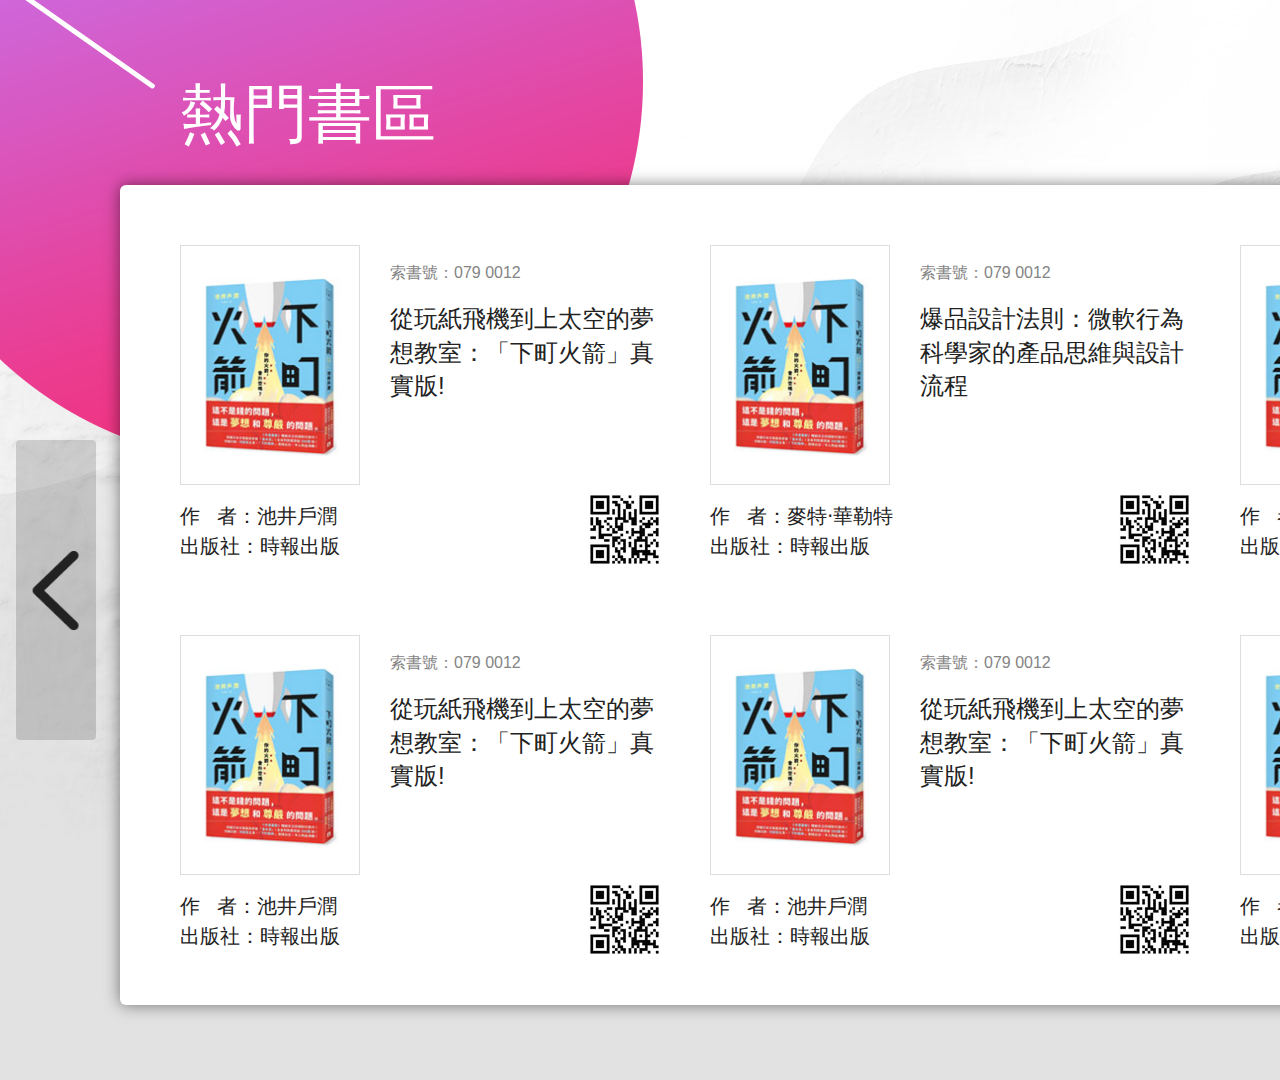
==== mp1.html @ 53be752b "11/8 第一次上傳" ====
<!doctype html>
<html lang="zh-Hant" class="no-js">

<head>
    <meta charset="utf-8">
    <meta http-equiv="X-UA-Compatible" content="IE=edge">
    <title>書架小幫手</title>
    <!-- hyUI css -->
    <link rel="stylesheet" href="css/hyui.css">
    <!-- WOW動畫-->
    <link href="vendor/wow/animate.css" rel="stylesheet">
    <!-- favicon -->
    <link href="images/favicon.png" rel="icon" type="image/x-icon">
</head>

<body>
    <!-- wrapper Start -->
    <div class="wrap hot">
        <h1 class="">熱門書區</h1>
        <a href="mp2.html" class="goto wow fadeInRight" data-wow-delay=".2s">前往冷門書區</a>
        <div class="box wow fadeInDown" data-wow-delay=".4s">
            <!-- 第一本 -->
            <section class="book">
                <div class="info-up">
                    <div class="cover"><img src="images/book/001.jpg" alt=""></div>
                    <div>
                        <p class="call_number">索書號：<span>079  0012</span></p>
                        <p class="book_name">從玩紙飛機到上太空的夢想教室：「下町火箭」真實版!</p>
                    </div>
                </div>
                <div class="info-down">
                    <div>
                        <p class="author">作&nbsp;&nbsp;&nbsp;者：<span>池井戶潤</span></p>
                        <p class="publish">出版社：<span>時報出版</span></p>
                    </div>
                    <img src="images/QR.jpg" alt="" class="QR-code">
                </div>
            </section>
            <!-- 第二本 -->
            <section class="book">
                <div class="info-up">
                    <div class="cover"><img src="images/book/001.jpg" alt=""></div>
                    <div>
                        <p class="call_number">索書號：<span>079  0012</span></p>
                        <p class="book_name">爆品設計法則：微軟行為科學家的產品思維與設計流程</p>
                    </div>
                </div>
                <div class="info-down">
                    <div>
                        <p class="author">作&nbsp;&nbsp;&nbsp;者：<span>麥特‧華勒特</span></p>
                        <p class="publish">出版社：<span>時報出版</span></p>
                    </div>
                    <img src="images/QR.jpg" alt="" class="QR-code">
                </div>
            </section>
            <!-- 第三本 -->
            <section class="book">
                <div class="info-up">
                    <div class="cover"><img src="images/book/001.jpg" alt=""></div>
                    <div>
                        <p class="call_number">索書號：<span>079  0012</span></p>
                        <p class="book_name">Jay的跑步筆記：矽谷工程師激勵上萬人的科學化訓練與生活哲學</p>
                    </div>
                </div>
                <div class="info-down">
                    <div>
                        <p class="author">作&nbsp;&nbsp;&nbsp;者：<span>池井戶潤</span></p>
                        <p class="publish">出版社：<span>時報出版</span></p>
                    </div>
                    <img src="images/QR.jpg" alt="" class="QR-code">
                </div>
            </section>
            <!-- 第四本 -->
            <section class="book">
                <div class="info-up">
                    <div class="cover"><img src="images/book/001.jpg" alt=""></div>
                    <div>
                        <p class="call_number">索書號：<span>079  0012</span></p>
                        <p class="book_name">從玩紙飛機到上太空的夢想教室：「下町火箭」真實版!</p>
                    </div>
                </div>
                <div class="info-down">
                    <div>
                        <p class="author">作&nbsp;&nbsp;&nbsp;者：<span>池井戶潤</span></p>
                        <p class="publish">出版社：<span>時報出版</span></p>
                    </div>
                    <img src="images/QR.jpg" alt="" class="QR-code">
                </div>
            </section>
            <!-- 第五本 -->
            <section class="book">
                <div class="info-up">
                    <div class="cover"><img src="images/book/001.jpg" alt=""></div>
                    <div>
                        <p class="call_number">索書號：<span>079  0012</span></p>
                        <p class="book_name">從玩紙飛機到上太空的夢想教室：「下町火箭」真實版!</p>
                    </div>
                </div>
                <div class="info-down">
                    <div>
                        <p class="author">作&nbsp;&nbsp;&nbsp;者：<span>池井戶潤</span></p>
                        <p class="publish">出版社：<span>時報出版</span></p>
                    </div>
                    <img src="images/QR.jpg" alt="" class="QR-code">
                </div>
            </section>
            <!-- 第六本 -->
            <section class="book">
                <div class="info-up">
                    <div class="cover"><img src="images/book/001.jpg" alt=""></div>
                    <div>
                        <p class="call_number">索書號：<span>079  0012</span></p>
                        <p class="book_name">從玩紙飛機到上太空的夢想教室：「下町火箭」真實版!</p>
                    </div>
                </div>
                <div class="info-down">
                    <div>
                        <p class="author">作&nbsp;&nbsp;&nbsp;者：<span>池井戶潤</span></p>
                        <p class="publish">出版社：<span>時報出版</span></p>
                    </div>
                    <img src="images/QR.jpg" alt="" class="QR-code">
                </div>
            </section>
        </div>
        <a href="#" class="prev">上一頁</a>
        <a href="#" class="next">下一頁</a>
        <div class="big-ball"></div>
        <div class="small-ball"></div>
    </div>
    <!-- JQ -->
    <script src="js/jquery-3.3.1.min.js"></script>
    <!-- 外掛 plugin js -->
    <script src="vendor/jquery.easing.min.js"></script><!-- ease -->
    <script src="vendor/lazyload/lazyload.js"></script><!-- lazyload -->
    <!-- WOW -->
    <script src="vendor/wow/wow.js"></script>
    <script>
        wow = new WOW(
        {
            animateClass: 'animated',
            offset:       100,
            callback:     function(box) {
                console.log("WOW: animating <" + box.tagName.toLowerCase() + ">")
            }
        }
        );
        wow.init();
        document.getElementById('moar').onclick = function() {
            var section = document.createElement('section');
            section.className = 'section--purple wow fadeInDown';
            this.parentNode.insertBefore(section, this);
        };
    </script>
    <!-- 客製js -->
    <script src="js/customize.js"></script>
</body>

</html>
---- css/hyui.css ----
﻿html{font-family:sans-serif;-ms-text-size-adjust:100%;-webkit-text-size-adjust:100%}body{margin:0}article,aside,details,figcaption,figure,footer,header,hgroup,main,menu,nav,section,summary{display:block}audio,canvas,progress,video{display:inline-block;vertical-align:baseline}audio:not([controls]){display:none;height:0}[hidden],template{display:none}a{background-color:transparent}a:active,a:hover{outline:0}abbr[title]{border-bottom:1px dotted}b,strong{font-weight:bold}dfn{font-style:italic}h1{font-size:2em;margin:0.67em 0}mark{background:#ff0;color:#000}small{font-size:80%}sub,sup{font-size:75%;line-height:0;position:relative;vertical-align:baseline}sup{top:-0.5em}sub{bottom:-0.25em}img{border:0}svg:not(:root){overflow:hidden}figure{margin:1em 40px}hr{box-sizing:content-box;height:0}pre{overflow:auto}code,kbd,pre,samp{font-family:monospace, monospace;font-size:1em}button,input,optgroup,select,textarea{color:inherit;font:inherit;margin:0}button{overflow:visible}button,select{text-transform:none}button,html input[type="button"],input[type="reset"],input[type="submit"]{-webkit-appearance:button;cursor:pointer}button[disabled],html input[disabled]{cursor:default}button::-moz-focus-inner,input::-moz-focus-inner{border:0;padding:0}input{line-height:normal}input[type="checkbox"],input[type="radio"]{box-sizing:border-box;padding:0}input[type="number"]::-webkit-inner-spin-button,input[type="number"]::-webkit-outer-spin-button{height:auto}input[type="search"]{-webkit-appearance:textfield;box-sizing:content-box}input[type="search"]::-webkit-search-cancel-button,input[type="search"]::-webkit-search-decoration{-webkit-appearance:none}fieldset{border:1px solid #c0c0c0;margin:0 2px;padding:0.35em 0.625em 0.75em}legend{border:0;padding:0}textarea{overflow:auto}optgroup{font-weight:bold}table{border-collapse:collapse;border-spacing:0}td,th{padding:0}.row{margin-left:-15px;margin-right:-15px;clear:both;zoom:1}.row:before,.row:after{content:"";display:table}.row:after{clear:both}.row>div{box-sizing:border-box}.container{position:relative;margin-right:auto;margin-left:auto;padding-left:15px;padding-right:15px;clear:both;zoom:1}.container:before,.container:after{content:"";display:table}.container:after{clear:both}body{font-size:1em;font-weight:normal;color:#222;line-height:1.45em;font-family:Lato,"PingFang TC","Helvetica Neue",Helvetica,微軟正黑體,Arial,sans-serif;-webkit-text-size-adjust:none}a{color:#21BAFF;text-decoration:none}a:hover,a:focus{color:#54caff;cursor:pointer}kbd{background:#FFF;border-radius:.2em;color:#555;font-weight:bold;display:inline-block;padding:.1em .6em;font-size:.938em;font-family:sans-serif;margin-right:.4em;margin-bottom:.1em;vertical-align:middle;border-top:1px solid #BBB;border-bottom:3px solid #BBB;border-left:2px solid #BBB;border-right:2px solid #BBB}kbd ~ kbd{margin-left:.4em}kbd kbd{border:none}table{width:100%;border-collapse:collapse}@media screen and (max-width: 575px){table{width:100%}}table th,table td{padding:.5em;text-align:left}table td{border:#ddd 1px solid;word-break:break-all}table td a{word-break:break-all}table th{background-color:#F3F3F3;color:#333;border:#DDD 1px solid;text-align:center;white-space:nowrap}table.table_hover tr:hover{background:#F3F3F3}table.table_sprite tr:nth-child(even){background:#F5F5F5}@media screen and (max-width: 575px){.table_list{background-color:transparent !important}.table_list thead,.table_list tbody,.table_list th,.table_list td,.table_list tr{display:block}.table_list thead tr{position:absolute;top:-9999px;left:-9999px}.table_list tr{border:1px solid #ccc;margin-bottom:10px}.table_list td{border:none !important;border-bottom:1px solid #eee !important;position:relative;padding-left:35% !important;white-space:normal;text-align:left}.table_list td:before{content:attr(data-title);position:absolute;top:.5em;left:.5em;width:30%;padding-right:10px;white-space:nowrap;text-align:left;font-weight:bold;color:#000}}.fix_th_table{margin:1em 0}@media screen and (max-width: 767px){.fix_th_table{position:relative;width:100%;overflow:hidden !important}}@media screen and (max-width: 767px){.fix_th_table table{display:block;width:100%;overflow-x:scroll;padding-bottom:1em}}.fix_th_table th,.fix_th_table td{width:10em;padding:.8em 0;text-align:center;line-height:1.2}@media screen and (max-width: 767px){.fix_th_table th,.fix_th_table td{display:inline-block;margin-right:-6px;margin-left:0;margin-top:-1px}}.fix_th_table th:first-child{width:8em;white-space:normal}@media screen and (max-width: 767px){.fix_th_table th:first-child{position:absolute !important;left:0;top:auto}}@media screen and (max-width: 767px){.fix_th_table tr{display:block;clear:both;white-space:nowrap;width:auto;padding-left:8em}.fix_th_table tr:first-child{border-top:#ddd 1px solid}}@media screen and (max-width: 767px){.table_wrapper{width:100%;display:block;clear:both;zoom:1;overflow:hidden;overflow-x:auto;padding-bottom:1em;-webkit-overflow-scrolling:touch;-webkit-transform:translate3d(0, 0, 0)}.table_wrapper:before,.table_wrapper:after{content:"";display:table}.table_wrapper:after{clear:both}.table_wrapper table{width:100%;min-width:600px}}.scroltable{min-width:600px !important}.scroltable-wrapper{position:relative;-webkit-overflow-scrolling:touch;-webkit-transform:translate3d(0, 0, 0);overflow-y:hidden}.scroltable-container{overflow:auto}.scroltable-nav{display:none;position:absolute;width:60px;height:100%;cursor:pointer;z-index:9}.scroltable-nav.scroltable-nav-left{left:0;background:#fff;background:-webkit-linear-gradient(left, #fff, rgba(255,255,255,0));background:linear-gradient(to right, #fff, rgba(255,255,255,0))}.scroltable-nav.scroltable-nav-left .tablearrow_left{position:fixed;left:0em;top:0em;display:none;z-index:9}@media screen and (max-width: 767px){.scroltable-nav.scroltable-nav-left .tablearrow_left{display:block}}.scroltable-nav.scroltable-nav-left .tablearrow_left:before{position:absolute;top:0em;left:-.2em;width:30px;height:30px;background:url(../vendor/scrolltable/images/arrow-left.png) no-repeat 10px center;content:"";z-index:2}.scroltable-nav.scroltable-nav-right{right:0;background:rgba(255,255,255,0);background:-webkit-linear-gradient(left, rgba(255,255,255,0), #fff);background:linear-gradient(to right, rgba(255,255,255,0), #fff)}.scroltable-nav.scroltable-nav-right .tablearrow_right{position:fixed;top:0em;right:0em;display:none;z-index:9}@media screen and (max-width: 767px){.scroltable-nav.scroltable-nav-right .tablearrow_right{display:block}}.scroltable-nav.scroltable-nav-right .tablearrow_right:before{position:absolute;top:0em;right:-.2em;width:30px;height:30px;background:url(../vendor/scrolltable/images/arrow-right.png) no-repeat right 10px center;content:"";z-index:2}@keyframes arrow_left{from{left:-.2em}to{left:.3em}}@keyframes arrow_right{from{right:-.2em}to{right:.3em}}*{box-sizing:border-box}.wrap{width:1920px;height:1080px;overflow:hidden;margin:auto;background:url("../images/bg-wrap.jpg") 50% 50% no-repeat;position:relative}.wrap h1{position:absolute;z-index:2;left:180px;top:50px;font-size:4em;line-height:2;font-weight:300;color:#fff;margin:0}.wrap h1:before{content:'';display:block;position:absolute;left:-110px;top:-120px;width:5px;border-radius:4px;height:200px;background:#fff;transform:rotate(-55deg)}.wrap a.goto{position:absolute;right:125px;top:65px;font-size:2em;text-align:center;line-height:70px;width:360px;height:70px;color:#fff;background:pink;display:block;border-radius:45px;transition:right .6s ease}.wrap a.goto:after{content:'';width:40px;height:40px;display:inline-block;vertical-align:middle;margin-top:-6px;padding-left:.5em;background:url("../images/img-arrow-r.png") 50% 50% no-repeat}.wrap a.goto:hover,.wrap a.goto:active{right:100px}.wrap a.prev,.wrap a.next{display:block;width:80px;height:300px;color:transparent;position:absolute;z-index:2;top:440px}.wrap a.prev{left:16px;background:url("../images/btn-arrow-prev.png") 50% 50% no-repeat,rgba(0,0,0,0.15);background-size:90%;padding:5px 10px;border-radius:4px;transition:left .2s ease}.wrap a.prev:hover,.wrap a.prev:active{left:10px;background-size:90%}.wrap a.next{right:16px;background:url("../images/btn-arrow-next.png") 50% 50% no-repeat,rgba(0,0,0,0.15);background-size:90%;padding:5px 10px;border-radius:4px;transition:right .2s ease}.wrap a.next:hover,.wrap a.next:active{right:10px;background-size:90%}.wrap .box{position:absolute;z-index:1;left:120px;top:185px;width:1680px;height:820px;padding:40px;background:#fff;border-radius:6px;box-shadow:0px 0px 16px 0px rgba(0,0,0,0.5)}.wrap section.book{width:530px;height:350px;padding:20px 20px 0;float:left}.wrap section.book:nth-child(4),.wrap section.book:nth-child(5),.wrap section.book:nth-child(6){margin-top:40px}.wrap section.book .info-up{clear:both;zoom:1}.wrap section.book .info-up:before,.wrap section.book .info-up:after{content:"";display:table}.wrap section.book .info-up:after{clear:both}.wrap section.book .info-up .cover{width:180px;height:240px;background:#fff;border:solid 1px #ddd;text-align:center;line-height:240px;float:left}.wrap section.book .info-up .cover img{max-width:100%;max-height:240px;vertical-align:middle}.wrap section.book .info-up div{float:right;width:280px}.wrap section.book .info-up div .call_number{font-size:1em;margin-bottom:0;color:#848484}.wrap section.book .info-up div .book_name{font-size:1.5em;line-height:1.4;margin-top:.75em}.wrap section.book .info-down{clear:both;zoom:1}.wrap section.book .info-down:before,.wrap section.book .info-down:after{content:"";display:table}.wrap section.book .info-down:after{clear:both}.wrap section.book .info-down div{float:left;width:390px;padding:1em 0 .5em}.wrap section.book .info-down div p{margin:0;line-height:1.5;font-size:1.25em}.wrap section.book .info-down img.QR-code{float:right}.wrap .big-ball{position:absolute;width:763px;height:763px;left:-120px;top:-300px}.wrap .small-ball{position:absolute;z-index:2;width:342px;height:342px;right:-80px;bottom:-190px}.hot a.goto{background:#6859ea;background:-moz-linear-gradient(left, #6859ea 0%, #00b1d6 100%);background:-webkit-linear-gradient(left, #6859ea 0%, #00b1d6 100%);background:linear-gradient(to right, #6859ea 0%, #00b1d6 100%);filter:progid:DXImageTransform.Microsoft.gradient( startColorstr='#6859ea', endColorstr='#00b1d6',GradientType=1 )}.hot .big-ball{background:url("../images/bg-hot-ball-big.png") 50% 50% no-repeat;transform-origin:50% 50%;animation:breathe 10s ease infinite;transform:rotate(0deg)}.hot .small-ball{background:url("../images/bg-hot-ball-small.png") 50% 50% no-repeat;transform-origin:50% 50%;animation:small-roll 8s ease infinite}.cold a.goto{background:#f42e78;background:-moz-linear-gradient(left, #f42e78 0%, #c60090 100%);background:-webkit-linear-gradient(left, #f42e78 0%, #c60090 100%);background:linear-gradient(to right, #f42e78 0%, #c60090 100%);filter:progid:DXImageTransform.Microsoft.gradient( startColorstr='#f42e78', endColorstr='#c60090',GradientType=1 )}.cold .big-ball{background:url("../images/bg-cold-ball-big.png") 50% 50% no-repeat;transform-origin:50% 50%;animation:breathe 10s ease infinite;transform:rotate(0deg)}.cold .small-ball{background:url("../images/bg-cold-ball-small.png") 50% 50% no-repeat;transform-origin:50% 50%;animation:small-roll 8s ease infinite}@keyframes small-roll{0%{transform:rotate(0deg)}50%{transform:rotate(180deg)}100%{transform:rotate(360deg)}}@keyframes breathe{0%{transform:scale(1)}50%{transform:scale(1.2)}100%{transform:scale(1)}}
/*# sourceMappingURL=hyui.css.map */
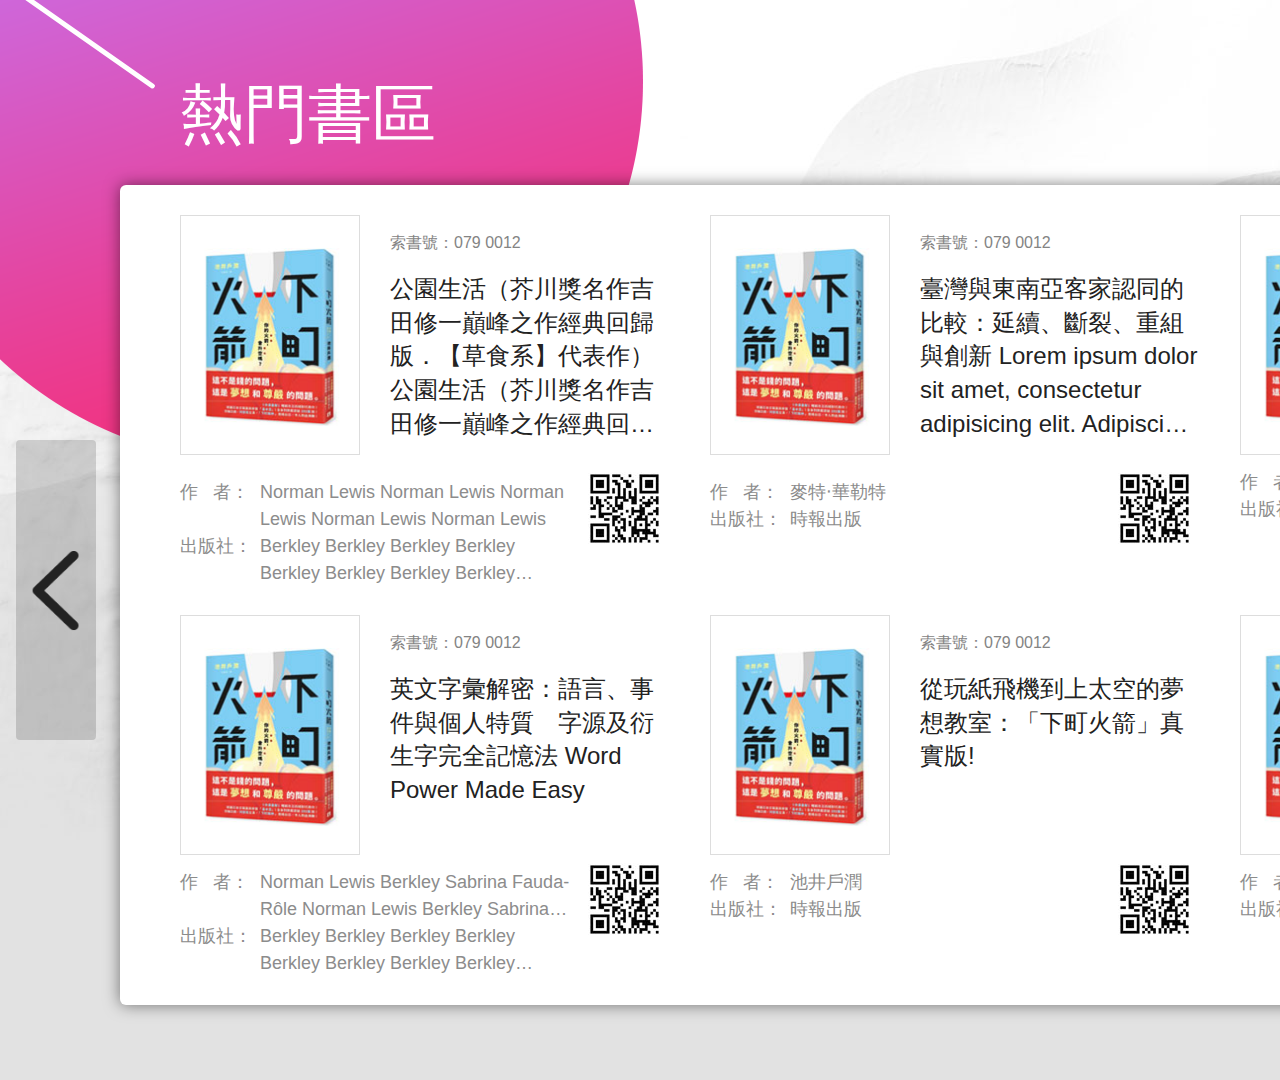
==== commit 1fafbee5: "2020-0407 文字過長加刪節號" ====
--- a/mp1.html
+++ b/mp1.html
@@ -25,13 +25,13 @@
                     <div class="cover"><img src="images/book/001.jpg" alt=""></div>
                     <div>
                         <p class="call_number">索書號：<span>079  0012</span></p>
-                        <p class="book_name">從玩紙飛機到上太空的夢想教室：「下町火箭」真實版!</p>
+                        <p class="book_name">公園生活（芥川獎名作吉田修一巔峰之作經典回歸版．【草食系】代表作）公園生活（芥川獎名作吉田修一巔峰之作經典回歸版．【草食系】代表作）公園生活（芥川獎名作吉田修一巔峰之作經典回歸版．【草食系】代表作）</p>
                     </div>
                 </div>
                 <div class="info-down">
                     <div>
-                        <p class="author">作&nbsp;&nbsp;&nbsp;者：<span>池井戶潤</span></p>
-                        <p class="publish">出版社：<span>時報出版</span></p>
+                        <p class="author">作&nbsp;&nbsp;&nbsp;者：<span>Norman Lewis Norman Lewis Norman Lewis Norman Lewis Norman Lewis</span></p>
+                        <p class="publish">出版社：<span>Berkley Berkley Berkley Berkley Berkley Berkley Berkley Berkley Berkley Berkley Berkley Berkley</span></p>
                     </div>
                     <img src="images/QR.jpg" alt="" class="QR-code">
                 </div>
@@ -42,7 +42,7 @@
                     <div class="cover"><img src="images/book/001.jpg" alt=""></div>
                     <div>
                         <p class="call_number">索書號：<span>079  0012</span></p>
-                        <p class="book_name">爆品設計法則：微軟行為科學家的產品思維與設計流程</p>
+                        <p class="book_name">臺灣與東南亞客家認同的比較：延續、斷裂、重組與創新 Lorem ipsum dolor sit amet, consectetur adipisicing elit. Adipisci tenetur explicabo quam. Maxime debitis, qui consectetur assumenda harum in velit perspiciatis ipsa reiciendis nulla quod quam, animi necessitatibus, esse. Saepe?  </p>
                     </div>
                 </div>
                 <div class="info-down">
@@ -76,13 +76,13 @@
                     <div class="cover"><img src="images/book/001.jpg" alt=""></div>
                     <div>
                         <p class="call_number">索書號：<span>079  0012</span></p>
-                        <p class="book_name">從玩紙飛機到上太空的夢想教室：「下町火箭」真實版!</p>
+                        <p class="book_name">英文字彙解密：語言、事件與個人特質　字源及衍生字完全記憶法 Word Power Made Easy</p>
                     </div>
                 </div>
                 <div class="info-down">
                     <div>
-                        <p class="author">作&nbsp;&nbsp;&nbsp;者：<span>池井戶潤</span></p>
-                        <p class="publish">出版社：<span>時報出版</span></p>
+                        <p class="author">作&nbsp;&nbsp;&nbsp;者：<span>Norman Lewis Berkley Sabrina Fauda-Rôle Norman Lewis Berkley Sabrina Fauda-Rôle Norman Lewis Berkley Sabrina Fauda-Rôle</span></p>
+                        <p class="publish">出版社：<span>Berkley Berkley Berkley Berkley Berkley Berkley Berkley Berkley Berkley Berkley Berkley Berkley</span></p>
                     </div>
                     <img src="images/QR.jpg" alt="" class="QR-code">
                 </div>
--- a/css/hyui.css
+++ b/css/hyui.css
@@ -1,2 +1,2 @@
-﻿html{font-family:sans-serif;-ms-text-size-adjust:100%;-webkit-text-size-adjust:100%}body{margin:0}article,aside,details,figcaption,figure,footer,header,hgroup,main,menu,nav,section,summary{display:block}audio,canvas,progress,video{display:inline-block;vertical-align:baseline}audio:not([controls]){display:none;height:0}[hidden],template{display:none}a{background-color:transparent}a:active,a:hover{outline:0}abbr[title]{border-bottom:1px dotted}b,strong{font-weight:bold}dfn{font-style:italic}h1{font-size:2em;margin:0.67em 0}mark{background:#ff0;color:#000}small{font-size:80%}sub,sup{font-size:75%;line-height:0;position:relative;vertical-align:baseline}sup{top:-0.5em}sub{bottom:-0.25em}img{border:0}svg:not(:root){overflow:hidden}figure{margin:1em 40px}hr{box-sizing:content-box;height:0}pre{overflow:auto}code,kbd,pre,samp{font-family:monospace, monospace;font-size:1em}button,input,optgroup,select,textarea{color:inherit;font:inherit;margin:0}button{overflow:visible}button,select{text-transform:none}button,html input[type="button"],input[type="reset"],input[type="submit"]{-webkit-appearance:button;cursor:pointer}button[disabled],html input[disabled]{cursor:default}button::-moz-focus-inner,input::-moz-focus-inner{border:0;padding:0}input{line-height:normal}input[type="checkbox"],input[type="radio"]{box-sizing:border-box;padding:0}input[type="number"]::-webkit-inner-spin-button,input[type="number"]::-webkit-outer-spin-button{height:auto}input[type="search"]{-webkit-appearance:textfield;box-sizing:content-box}input[type="search"]::-webkit-search-cancel-button,input[type="search"]::-webkit-search-decoration{-webkit-appearance:none}fieldset{border:1px solid #c0c0c0;margin:0 2px;padding:0.35em 0.625em 0.75em}legend{border:0;padding:0}textarea{overflow:auto}optgroup{font-weight:bold}table{border-collapse:collapse;border-spacing:0}td,th{padding:0}.row{margin-left:-15px;margin-right:-15px;clear:both;zoom:1}.row:before,.row:after{content:"";display:table}.row:after{clear:both}.row>div{box-sizing:border-box}.container{position:relative;margin-right:auto;margin-left:auto;padding-left:15px;padding-right:15px;clear:both;zoom:1}.container:before,.container:after{content:"";display:table}.container:after{clear:both}body{font-size:1em;font-weight:normal;color:#222;line-height:1.45em;font-family:Lato,"PingFang TC","Helvetica Neue",Helvetica,微軟正黑體,Arial,sans-serif;-webkit-text-size-adjust:none}a{color:#21BAFF;text-decoration:none}a:hover,a:focus{color:#54caff;cursor:pointer}kbd{background:#FFF;border-radius:.2em;color:#555;font-weight:bold;display:inline-block;padding:.1em .6em;font-size:.938em;font-family:sans-serif;margin-right:.4em;margin-bottom:.1em;vertical-align:middle;border-top:1px solid #BBB;border-bottom:3px solid #BBB;border-left:2px solid #BBB;border-right:2px solid #BBB}kbd ~ kbd{margin-left:.4em}kbd kbd{border:none}table{width:100%;border-collapse:collapse}@media screen and (max-width: 575px){table{width:100%}}table th,table td{padding:.5em;text-align:left}table td{border:#ddd 1px solid;word-break:break-all}table td a{word-break:break-all}table th{background-color:#F3F3F3;color:#333;border:#DDD 1px solid;text-align:center;white-space:nowrap}table.table_hover tr:hover{background:#F3F3F3}table.table_sprite tr:nth-child(even){background:#F5F5F5}@media screen and (max-width: 575px){.table_list{background-color:transparent !important}.table_list thead,.table_list tbody,.table_list th,.table_list td,.table_list tr{display:block}.table_list thead tr{position:absolute;top:-9999px;left:-9999px}.table_list tr{border:1px solid #ccc;margin-bottom:10px}.table_list td{border:none !important;border-bottom:1px solid #eee !important;position:relative;padding-left:35% !important;white-space:normal;text-align:left}.table_list td:before{content:attr(data-title);position:absolute;top:.5em;left:.5em;width:30%;padding-right:10px;white-space:nowrap;text-align:left;font-weight:bold;color:#000}}.fix_th_table{margin:1em 0}@media screen and (max-width: 767px){.fix_th_table{position:relative;width:100%;overflow:hidden !important}}@media screen and (max-width: 767px){.fix_th_table table{display:block;width:100%;overflow-x:scroll;padding-bottom:1em}}.fix_th_table th,.fix_th_table td{width:10em;padding:.8em 0;text-align:center;line-height:1.2}@media screen and (max-width: 767px){.fix_th_table th,.fix_th_table td{display:inline-block;margin-right:-6px;margin-left:0;margin-top:-1px}}.fix_th_table th:first-child{width:8em;white-space:normal}@media screen and (max-width: 767px){.fix_th_table th:first-child{position:absolute !important;left:0;top:auto}}@media screen and (max-width: 767px){.fix_th_table tr{display:block;clear:both;white-space:nowrap;width:auto;padding-left:8em}.fix_th_table tr:first-child{border-top:#ddd 1px solid}}@media screen and (max-width: 767px){.table_wrapper{width:100%;display:block;clear:both;zoom:1;overflow:hidden;overflow-x:auto;padding-bottom:1em;-webkit-overflow-scrolling:touch;-webkit-transform:translate3d(0, 0, 0)}.table_wrapper:before,.table_wrapper:after{content:"";display:table}.table_wrapper:after{clear:both}.table_wrapper table{width:100%;min-width:600px}}.scroltable{min-width:600px !important}.scroltable-wrapper{position:relative;-webkit-overflow-scrolling:touch;-webkit-transform:translate3d(0, 0, 0);overflow-y:hidden}.scroltable-container{overflow:auto}.scroltable-nav{display:none;position:absolute;width:60px;height:100%;cursor:pointer;z-index:9}.scroltable-nav.scroltable-nav-left{left:0;background:#fff;background:-webkit-linear-gradient(left, #fff, rgba(255,255,255,0));background:linear-gradient(to right, #fff, rgba(255,255,255,0))}.scroltable-nav.scroltable-nav-left .tablearrow_left{position:fixed;left:0em;top:0em;display:none;z-index:9}@media screen and (max-width: 767px){.scroltable-nav.scroltable-nav-left .tablearrow_left{display:block}}.scroltable-nav.scroltable-nav-left .tablearrow_left:before{position:absolute;top:0em;left:-.2em;width:30px;height:30px;background:url(../vendor/scrolltable/images/arrow-left.png) no-repeat 10px center;content:"";z-index:2}.scroltable-nav.scroltable-nav-right{right:0;background:rgba(255,255,255,0);background:-webkit-linear-gradient(left, rgba(255,255,255,0), #fff);background:linear-gradient(to right, rgba(255,255,255,0), #fff)}.scroltable-nav.scroltable-nav-right .tablearrow_right{position:fixed;top:0em;right:0em;display:none;z-index:9}@media screen and (max-width: 767px){.scroltable-nav.scroltable-nav-right .tablearrow_right{display:block}}.scroltable-nav.scroltable-nav-right .tablearrow_right:before{position:absolute;top:0em;right:-.2em;width:30px;height:30px;background:url(../vendor/scrolltable/images/arrow-right.png) no-repeat right 10px center;content:"";z-index:2}@keyframes arrow_left{from{left:-.2em}to{left:.3em}}@keyframes arrow_right{from{right:-.2em}to{right:.3em}}*{box-sizing:border-box}.wrap{width:1920px;height:1080px;overflow:hidden;margin:auto;background:url("../images/bg-wrap.jpg") 50% 50% no-repeat;position:relative}.wrap h1{position:absolute;z-index:2;left:180px;top:50px;font-size:4em;line-height:2;font-weight:300;color:#fff;margin:0}.wrap h1:before{content:'';display:block;position:absolute;left:-110px;top:-120px;width:5px;border-radius:4px;height:200px;background:#fff;transform:rotate(-55deg)}.wrap a.goto{position:absolute;right:125px;top:65px;font-size:2em;text-align:center;line-height:70px;width:360px;height:70px;color:#fff;background:pink;display:block;border-radius:45px;transition:right .6s ease}.wrap a.goto:after{content:'';width:40px;height:40px;display:inline-block;vertical-align:middle;margin-top:-6px;padding-left:.5em;background:url("../images/img-arrow-r.png") 50% 50% no-repeat}.wrap a.goto:hover,.wrap a.goto:active{right:100px}.wrap a.prev,.wrap a.next{display:block;width:80px;height:300px;color:transparent;position:absolute;z-index:2;top:440px}.wrap a.prev{left:16px;background:url("../images/btn-arrow-prev.png") 50% 50% no-repeat,rgba(0,0,0,0.15);background-size:90%;padding:5px 10px;border-radius:4px;transition:left .2s ease}.wrap a.prev:hover,.wrap a.prev:active{left:10px;background-size:90%}.wrap a.next{right:16px;background:url("../images/btn-arrow-next.png") 50% 50% no-repeat,rgba(0,0,0,0.15);background-size:90%;padding:5px 10px;border-radius:4px;transition:right .2s ease}.wrap a.next:hover,.wrap a.next:active{right:10px;background-size:90%}.wrap .box{position:absolute;z-index:1;left:120px;top:185px;width:1680px;height:820px;padding:40px;background:#fff;border-radius:6px;box-shadow:0px 0px 16px 0px rgba(0,0,0,0.5)}.wrap section.book{width:530px;height:350px;padding:20px 20px 0;float:left}.wrap section.book:nth-child(4),.wrap section.book:nth-child(5),.wrap section.book:nth-child(6){margin-top:40px}.wrap section.book .info-up{clear:both;zoom:1}.wrap section.book .info-up:before,.wrap section.book .info-up:after{content:"";display:table}.wrap section.book .info-up:after{clear:both}.wrap section.book .info-up .cover{width:180px;height:240px;background:#fff;border:solid 1px #ddd;text-align:center;line-height:240px;float:left}.wrap section.book .info-up .cover img{max-width:100%;max-height:240px;vertical-align:middle}.wrap section.book .info-up div{float:right;width:280px}.wrap section.book .info-up div .call_number{font-size:1em;margin-bottom:0;color:#848484}.wrap section.book .info-up div .book_name{font-size:1.5em;line-height:1.4;margin-top:.75em}.wrap section.book .info-down{clear:both;zoom:1}.wrap section.book .info-down:before,.wrap section.book .info-down:after{content:"";display:table}.wrap section.book .info-down:after{clear:both}.wrap section.book .info-down div{float:left;width:390px;padding:1em 0 .5em}.wrap section.book .info-down div p{margin:0;line-height:1.5;font-size:1.25em}.wrap section.book .info-down img.QR-code{float:right}.wrap .big-ball{position:absolute;width:763px;height:763px;left:-120px;top:-300px}.wrap .small-ball{position:absolute;z-index:2;width:342px;height:342px;right:-80px;bottom:-190px}.hot a.goto{background:#6859ea;background:-moz-linear-gradient(left, #6859ea 0%, #00b1d6 100%);background:-webkit-linear-gradient(left, #6859ea 0%, #00b1d6 100%);background:linear-gradient(to right, #6859ea 0%, #00b1d6 100%);filter:progid:DXImageTransform.Microsoft.gradient( startColorstr='#6859ea', endColorstr='#00b1d6',GradientType=1 )}.hot .big-ball{background:url("../images/bg-hot-ball-big.png") 50% 50% no-repeat;transform-origin:50% 50%;animation:breathe 10s ease infinite;transform:rotate(0deg)}.hot .small-ball{background:url("../images/bg-hot-ball-small.png") 50% 50% no-repeat;transform-origin:50% 50%;animation:small-roll 8s ease infinite}.cold a.goto{background:#f42e78;background:-moz-linear-gradient(left, #f42e78 0%, #c60090 100%);background:-webkit-linear-gradient(left, #f42e78 0%, #c60090 100%);background:linear-gradient(to right, #f42e78 0%, #c60090 100%);filter:progid:DXImageTransform.Microsoft.gradient( startColorstr='#f42e78', endColorstr='#c60090',GradientType=1 )}.cold .big-ball{background:url("../images/bg-cold-ball-big.png") 50% 50% no-repeat;transform-origin:50% 50%;animation:breathe 10s ease infinite;transform:rotate(0deg)}.cold .small-ball{background:url("../images/bg-cold-ball-small.png") 50% 50% no-repeat;transform-origin:50% 50%;animation:small-roll 8s ease infinite}@keyframes small-roll{0%{transform:rotate(0deg)}50%{transform:rotate(180deg)}100%{transform:rotate(360deg)}}@keyframes breathe{0%{transform:scale(1)}50%{transform:scale(1.2)}100%{transform:scale(1)}}
+﻿html{font-family:sans-serif;-ms-text-size-adjust:100%;-webkit-text-size-adjust:100%}body{margin:0}article,aside,details,figcaption,figure,footer,header,hgroup,main,menu,nav,section,summary{display:block}audio,canvas,progress,video{display:inline-block;vertical-align:baseline}audio:not([controls]){display:none;height:0}[hidden],template{display:none}a{background-color:transparent}a:active,a:hover{outline:0}abbr[title]{border-bottom:1px dotted}b,strong{font-weight:bold}dfn{font-style:italic}h1{font-size:2em;margin:0.67em 0}mark{background:#ff0;color:#000}small{font-size:80%}sub,sup{font-size:75%;line-height:0;position:relative;vertical-align:baseline}sup{top:-0.5em}sub{bottom:-0.25em}img{border:0}svg:not(:root){overflow:hidden}figure{margin:1em 40px}hr{box-sizing:content-box;height:0}pre{overflow:auto}code,kbd,pre,samp{font-family:monospace, monospace;font-size:1em}button,input,optgroup,select,textarea{color:inherit;font:inherit;margin:0}button{overflow:visible}button,select{text-transform:none}button,html input[type="button"],input[type="reset"],input[type="submit"]{-webkit-appearance:button;cursor:pointer}button[disabled],html input[disabled]{cursor:default}button::-moz-focus-inner,input::-moz-focus-inner{border:0;padding:0}input{line-height:normal}input[type="checkbox"],input[type="radio"]{box-sizing:border-box;padding:0}input[type="number"]::-webkit-inner-spin-button,input[type="number"]::-webkit-outer-spin-button{height:auto}input[type="search"]{-webkit-appearance:textfield;box-sizing:content-box}input[type="search"]::-webkit-search-cancel-button,input[type="search"]::-webkit-search-decoration{-webkit-appearance:none}fieldset{border:1px solid #c0c0c0;margin:0 2px;padding:0.35em 0.625em 0.75em}legend{border:0;padding:0}textarea{overflow:auto}optgroup{font-weight:bold}table{border-collapse:collapse;border-spacing:0}td,th{padding:0}.row{margin-left:-15px;margin-right:-15px;clear:both;zoom:1}.row:before,.row:after{content:"";display:table}.row:after{clear:both}.row>div{box-sizing:border-box}.container{position:relative;margin-right:auto;margin-left:auto;padding-left:15px;padding-right:15px;clear:both;zoom:1}.container:before,.container:after{content:"";display:table}.container:after{clear:both}body{font-size:1em;font-weight:normal;color:#222;line-height:1.45em;font-family:Lato,"PingFang TC","Helvetica Neue",Helvetica,微軟正黑體,Arial,sans-serif;-webkit-text-size-adjust:none}a{color:#21BAFF;text-decoration:none}a:hover,a:focus{color:#54caff;cursor:pointer}kbd{background:#FFF;border-radius:.2em;color:#555;font-weight:bold;display:inline-block;padding:.1em .6em;font-size:.938em;font-family:sans-serif;margin-right:.4em;margin-bottom:.1em;vertical-align:middle;border-top:1px solid #BBB;border-bottom:3px solid #BBB;border-left:2px solid #BBB;border-right:2px solid #BBB}kbd ~ kbd{margin-left:.4em}kbd kbd{border:none}table{width:100%;border-collapse:collapse}@media screen and (max-width: 575px){table{width:100%}}table th,table td{padding:.5em;text-align:left}table td{border:#ddd 1px solid;word-break:break-all}table td a{word-break:break-all}table th{background-color:#F3F3F3;color:#333;border:#DDD 1px solid;text-align:center;white-space:nowrap}table.table_hover tr:hover{background:#F3F3F3}table.table_sprite tr:nth-child(even){background:#F5F5F5}@media screen and (max-width: 575px){.table_list{background-color:transparent !important}.table_list thead,.table_list tbody,.table_list th,.table_list td,.table_list tr{display:block}.table_list thead tr{position:absolute;top:-9999px;left:-9999px}.table_list tr{border:1px solid #ccc;margin-bottom:10px}.table_list td{border:none !important;border-bottom:1px solid #eee !important;position:relative;padding-left:35% !important;white-space:normal;text-align:left}.table_list td:before{content:attr(data-title);position:absolute;top:.5em;left:.5em;width:30%;padding-right:10px;white-space:nowrap;text-align:left;font-weight:bold;color:#000}}.fix_th_table{margin:1em 0}@media screen and (max-width: 767px){.fix_th_table{position:relative;width:100%;overflow:hidden !important}}@media screen and (max-width: 767px){.fix_th_table table{display:block;width:100%;overflow-x:scroll;padding-bottom:1em}}.fix_th_table th,.fix_th_table td{width:10em;padding:.8em 0;text-align:center;line-height:1.2}@media screen and (max-width: 767px){.fix_th_table th,.fix_th_table td{display:inline-block;margin-right:-6px;margin-left:0;margin-top:-1px}}.fix_th_table th:first-child{width:8em;white-space:normal}@media screen and (max-width: 767px){.fix_th_table th:first-child{position:absolute !important;left:0;top:auto}}@media screen and (max-width: 767px){.fix_th_table tr{display:block;clear:both;white-space:nowrap;width:auto;padding-left:8em}.fix_th_table tr:first-child{border-top:#ddd 1px solid}}@media screen and (max-width: 767px){.table_wrapper{width:100%;display:block;clear:both;zoom:1;overflow:hidden;overflow-x:auto;padding-bottom:1em;-webkit-overflow-scrolling:touch;-webkit-transform:translate3d(0, 0, 0)}.table_wrapper:before,.table_wrapper:after{content:"";display:table}.table_wrapper:after{clear:both}.table_wrapper table{width:100%;min-width:600px}}.scroltable{min-width:600px !important}.scroltable-wrapper{position:relative;-webkit-overflow-scrolling:touch;-webkit-transform:translate3d(0, 0, 0);overflow-y:hidden}.scroltable-container{overflow:auto}.scroltable-nav{display:none;position:absolute;width:60px;height:100%;cursor:pointer;z-index:9}.scroltable-nav.scroltable-nav-left{left:0;background:#fff;background:-webkit-linear-gradient(left, #fff, rgba(255,255,255,0));background:linear-gradient(to right, #fff, rgba(255,255,255,0))}.scroltable-nav.scroltable-nav-left .tablearrow_left{position:fixed;left:0em;top:0em;display:none;z-index:9}@media screen and (max-width: 767px){.scroltable-nav.scroltable-nav-left .tablearrow_left{display:block}}.scroltable-nav.scroltable-nav-left .tablearrow_left:before{position:absolute;top:0em;left:-.2em;width:30px;height:30px;background:url(../vendor/scrolltable/images/arrow-left.png) no-repeat 10px center;content:"";z-index:2}.scroltable-nav.scroltable-nav-right{right:0;background:rgba(255,255,255,0);background:-webkit-linear-gradient(left, rgba(255,255,255,0), #fff);background:linear-gradient(to right, rgba(255,255,255,0), #fff)}.scroltable-nav.scroltable-nav-right .tablearrow_right{position:fixed;top:0em;right:0em;display:none;z-index:9}@media screen and (max-width: 767px){.scroltable-nav.scroltable-nav-right .tablearrow_right{display:block}}.scroltable-nav.scroltable-nav-right .tablearrow_right:before{position:absolute;top:0em;right:-.2em;width:30px;height:30px;background:url(../vendor/scrolltable/images/arrow-right.png) no-repeat right 10px center;content:"";z-index:2}@keyframes arrow_left{from{left:-.2em}to{left:.3em}}@keyframes arrow_right{from{right:-.2em}to{right:.3em}}*{box-sizing:border-box}.wrap{width:1920px;height:1080px;overflow:hidden;margin:auto;background:url("../images/bg-wrap.jpg") 50% 50% no-repeat;position:relative}.wrap h1{position:absolute;z-index:2;left:180px;top:50px;font-size:4em;line-height:2;font-weight:300;color:#fff;margin:0}.wrap h1:before{content:'';display:block;position:absolute;left:-110px;top:-120px;width:5px;border-radius:4px;height:200px;background:#fff;transform:rotate(-55deg)}.wrap a.goto{position:absolute;right:125px;top:65px;font-size:2em;text-align:center;line-height:70px;width:360px;height:70px;color:#fff;background:pink;display:block;border-radius:45px;transition:right .6s ease}.wrap a.goto:after{content:'';width:40px;height:40px;display:inline-block;vertical-align:middle;margin-top:-6px;padding-left:.5em;background:url("../images/img-arrow-r.png") 50% 50% no-repeat}.wrap a.goto:hover,.wrap a.goto:active{right:100px}.wrap a.prev,.wrap a.next{display:block;width:80px;height:300px;color:transparent;position:absolute;z-index:2;top:440px}.wrap a.prev{left:16px;background:url("../images/btn-arrow-prev.png") 50% 50% no-repeat,rgba(0,0,0,0.15);background-size:90%;padding:5px 10px;border-radius:4px;transition:left .2s ease}.wrap a.prev:hover,.wrap a.prev:active{left:10px;background-size:90%}.wrap a.next{right:16px;background:url("../images/btn-arrow-next.png") 50% 50% no-repeat,rgba(0,0,0,0.15);background-size:90%;padding:5px 10px;border-radius:4px;transition:right .2s ease}.wrap a.next:hover,.wrap a.next:active{right:10px;background-size:90%}.wrap .box{position:absolute;z-index:1;left:120px;top:185px;width:1680px;height:820px;padding:30px 40px;background:#fff;border-radius:6px;box-shadow:0px 0px 16px 0px rgba(0,0,0,0.5)}.wrap section.book{width:530px;height:400px;padding:0 20px;float:left}.wrap section.book .info-up{clear:both;zoom:1}.wrap section.book .info-up:before,.wrap section.book .info-up:after{content:"";display:table}.wrap section.book .info-up:after{clear:both}.wrap section.book .info-up .cover{width:180px;height:240px;background:#fff;border:solid 1px #ddd;text-align:center;line-height:240px;float:left}.wrap section.book .info-up .cover img{max-width:100%;max-height:240px;vertical-align:middle}.wrap section.book .info-up div{float:right;width:280px}.wrap section.book .info-up div .call_number{font-size:1em;margin-bottom:0;color:#848484}.wrap section.book .info-up div .book_name{font-size:1.5em;line-height:1.4;margin-top:.75em;overflow:hidden;text-overflow:-o-ellipsis-lastline;text-overflow:ellipsis;display:-webkit-box;-webkit-line-clamp:5;-webkit-box-orient:vertical}.wrap section.book .info-down{clear:both;zoom:1;font-size:.9em}.wrap section.book .info-down:before,.wrap section.book .info-down:after{content:"";display:table}.wrap section.book .info-down:after{clear:both}.wrap section.book .info-down div{float:left;width:390px;padding:1em 0 .5em}.wrap section.book .info-down div p{margin:0;line-height:1.5;font-size:1.25em}.wrap section.book .info-down div .author,.wrap section.book .info-down div .publish{color:#8c8c8c;clear:both;zoom:1}.wrap section.book .info-down div .author:before,.wrap section.book .info-down div .author:after,.wrap section.book .info-down div .publish:before,.wrap section.book .info-down div .publish:after{content:"";display:table}.wrap section.book .info-down div .author:after,.wrap section.book .info-down div .publish:after{clear:both}.wrap section.book .info-down div .author span,.wrap section.book .info-down div .publish span{display:inline-block;width:310px;overflow:hidden;text-overflow:-o-ellipsis-lastline;text-overflow:ellipsis;display:-webkit-box;-webkit-line-clamp:2;-webkit-box-orient:vertical;float:right}.wrap section.book .info-down img.QR-code{float:right}.wrap .big-ball{position:absolute;width:763px;height:763px;left:-120px;top:-300px}.wrap .small-ball{position:absolute;z-index:2;width:342px;height:342px;right:-80px;bottom:-190px}.hot a.goto{background:#6859ea;background:-moz-linear-gradient(left, #6859ea 0%, #00b1d6 100%);background:-webkit-linear-gradient(left, #6859ea 0%, #00b1d6 100%);background:linear-gradient(to right, #6859ea 0%, #00b1d6 100%);filter:progid:DXImageTransform.Microsoft.gradient( startColorstr='#6859ea', endColorstr='#00b1d6',GradientType=1 )}.hot .big-ball{background:url("../images/bg-hot-ball-big.png") 50% 50% no-repeat;transform-origin:50% 50%;animation:breathe 10s ease infinite;transform:rotate(0deg)}.hot .small-ball{background:url("../images/bg-hot-ball-small.png") 50% 50% no-repeat;transform-origin:50% 50%;animation:small-roll 8s ease infinite}.cold a.goto{background:#f42e78;background:-moz-linear-gradient(left, #f42e78 0%, #c60090 100%);background:-webkit-linear-gradient(left, #f42e78 0%, #c60090 100%);background:linear-gradient(to right, #f42e78 0%, #c60090 100%);filter:progid:DXImageTransform.Microsoft.gradient( startColorstr='#f42e78', endColorstr='#c60090',GradientType=1 )}.cold .big-ball{background:url("../images/bg-cold-ball-big.png") 50% 50% no-repeat;transform-origin:50% 50%;animation:breathe 10s ease infinite;transform:rotate(0deg)}.cold .small-ball{background:url("../images/bg-cold-ball-small.png") 50% 50% no-repeat;transform-origin:50% 50%;animation:small-roll 8s ease infinite}@keyframes small-roll{0%{transform:rotate(0deg)}50%{transform:rotate(180deg)}100%{transform:rotate(360deg)}}@keyframes breathe{0%{transform:scale(1)}50%{transform:scale(1.2)}100%{transform:scale(1)}}
 /*# sourceMappingURL=hyui.css.map */
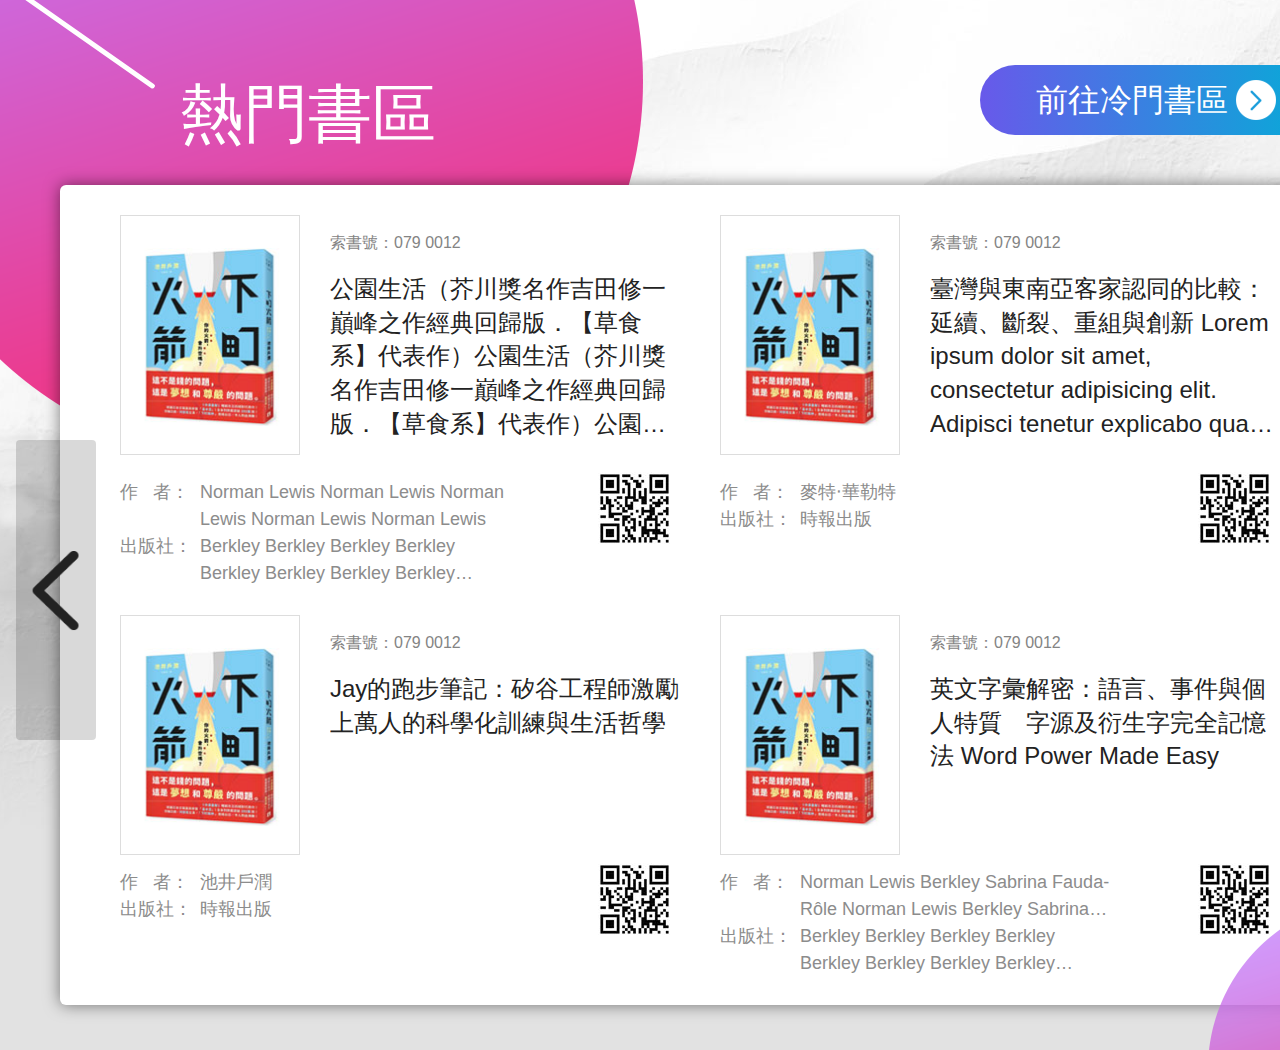
==== commit 3e28157d: "2020-0423 解析度改為1400*1050" ====
--- a/mp1.html
+++ b/mp1.html
@@ -87,40 +87,6 @@
                     <img src="images/QR.jpg" alt="" class="QR-code">
                 </div>
             </section>
-            <!-- 第五本 -->
-            <section class="book">
-                <div class="info-up">
-                    <div class="cover"><img src="images/book/001.jpg" alt=""></div>
-                    <div>
-                        <p class="call_number">索書號：<span>079  0012</span></p>
-                        <p class="book_name">從玩紙飛機到上太空的夢想教室：「下町火箭」真實版!</p>
-                    </div>
-                </div>
-                <div class="info-down">
-                    <div>
-                        <p class="author">作&nbsp;&nbsp;&nbsp;者：<span>池井戶潤</span></p>
-                        <p class="publish">出版社：<span>時報出版</span></p>
-                    </div>
-                    <img src="images/QR.jpg" alt="" class="QR-code">
-                </div>
-            </section>
-            <!-- 第六本 -->
-            <section class="book">
-                <div class="info-up">
-                    <div class="cover"><img src="images/book/001.jpg" alt=""></div>
-                    <div>
-                        <p class="call_number">索書號：<span>079  0012</span></p>
-                        <p class="book_name">從玩紙飛機到上太空的夢想教室：「下町火箭」真實版!</p>
-                    </div>
-                </div>
-                <div class="info-down">
-                    <div>
-                        <p class="author">作&nbsp;&nbsp;&nbsp;者：<span>池井戶潤</span></p>
-                        <p class="publish">出版社：<span>時報出版</span></p>
-                    </div>
-                    <img src="images/QR.jpg" alt="" class="QR-code">
-                </div>
-            </section>
         </div>
         <a href="#" class="prev">上一頁</a>
         <a href="#" class="next">下一頁</a>
--- a/css/hyui.css
+++ b/css/hyui.css
@@ -1,2 +1,2 @@
-﻿html{font-family:sans-serif;-ms-text-size-adjust:100%;-webkit-text-size-adjust:100%}body{margin:0}article,aside,details,figcaption,figure,footer,header,hgroup,main,menu,nav,section,summary{display:block}audio,canvas,progress,video{display:inline-block;vertical-align:baseline}audio:not([controls]){display:none;height:0}[hidden],template{display:none}a{background-color:transparent}a:active,a:hover{outline:0}abbr[title]{border-bottom:1px dotted}b,strong{font-weight:bold}dfn{font-style:italic}h1{font-size:2em;margin:0.67em 0}mark{background:#ff0;color:#000}small{font-size:80%}sub,sup{font-size:75%;line-height:0;position:relative;vertical-align:baseline}sup{top:-0.5em}sub{bottom:-0.25em}img{border:0}svg:not(:root){overflow:hidden}figure{margin:1em 40px}hr{box-sizing:content-box;height:0}pre{overflow:auto}code,kbd,pre,samp{font-family:monospace, monospace;font-size:1em}button,input,optgroup,select,textarea{color:inherit;font:inherit;margin:0}button{overflow:visible}button,select{text-transform:none}button,html input[type="button"],input[type="reset"],input[type="submit"]{-webkit-appearance:button;cursor:pointer}button[disabled],html input[disabled]{cursor:default}button::-moz-focus-inner,input::-moz-focus-inner{border:0;padding:0}input{line-height:normal}input[type="checkbox"],input[type="radio"]{box-sizing:border-box;padding:0}input[type="number"]::-webkit-inner-spin-button,input[type="number"]::-webkit-outer-spin-button{height:auto}input[type="search"]{-webkit-appearance:textfield;box-sizing:content-box}input[type="search"]::-webkit-search-cancel-button,input[type="search"]::-webkit-search-decoration{-webkit-appearance:none}fieldset{border:1px solid #c0c0c0;margin:0 2px;padding:0.35em 0.625em 0.75em}legend{border:0;padding:0}textarea{overflow:auto}optgroup{font-weight:bold}table{border-collapse:collapse;border-spacing:0}td,th{padding:0}.row{margin-left:-15px;margin-right:-15px;clear:both;zoom:1}.row:before,.row:after{content:"";display:table}.row:after{clear:both}.row>div{box-sizing:border-box}.container{position:relative;margin-right:auto;margin-left:auto;padding-left:15px;padding-right:15px;clear:both;zoom:1}.container:before,.container:after{content:"";display:table}.container:after{clear:both}body{font-size:1em;font-weight:normal;color:#222;line-height:1.45em;font-family:Lato,"PingFang TC","Helvetica Neue",Helvetica,微軟正黑體,Arial,sans-serif;-webkit-text-size-adjust:none}a{color:#21BAFF;text-decoration:none}a:hover,a:focus{color:#54caff;cursor:pointer}kbd{background:#FFF;border-radius:.2em;color:#555;font-weight:bold;display:inline-block;padding:.1em .6em;font-size:.938em;font-family:sans-serif;margin-right:.4em;margin-bottom:.1em;vertical-align:middle;border-top:1px solid #BBB;border-bottom:3px solid #BBB;border-left:2px solid #BBB;border-right:2px solid #BBB}kbd ~ kbd{margin-left:.4em}kbd kbd{border:none}table{width:100%;border-collapse:collapse}@media screen and (max-width: 575px){table{width:100%}}table th,table td{padding:.5em;text-align:left}table td{border:#ddd 1px solid;word-break:break-all}table td a{word-break:break-all}table th{background-color:#F3F3F3;color:#333;border:#DDD 1px solid;text-align:center;white-space:nowrap}table.table_hover tr:hover{background:#F3F3F3}table.table_sprite tr:nth-child(even){background:#F5F5F5}@media screen and (max-width: 575px){.table_list{background-color:transparent !important}.table_list thead,.table_list tbody,.table_list th,.table_list td,.table_list tr{display:block}.table_list thead tr{position:absolute;top:-9999px;left:-9999px}.table_list tr{border:1px solid #ccc;margin-bottom:10px}.table_list td{border:none !important;border-bottom:1px solid #eee !important;position:relative;padding-left:35% !important;white-space:normal;text-align:left}.table_list td:before{content:attr(data-title);position:absolute;top:.5em;left:.5em;width:30%;padding-right:10px;white-space:nowrap;text-align:left;font-weight:bold;color:#000}}.fix_th_table{margin:1em 0}@media screen and (max-width: 767px){.fix_th_table{position:relative;width:100%;overflow:hidden !important}}@media screen and (max-width: 767px){.fix_th_table table{display:block;width:100%;overflow-x:scroll;padding-bottom:1em}}.fix_th_table th,.fix_th_table td{width:10em;padding:.8em 0;text-align:center;line-height:1.2}@media screen and (max-width: 767px){.fix_th_table th,.fix_th_table td{display:inline-block;margin-right:-6px;margin-left:0;margin-top:-1px}}.fix_th_table th:first-child{width:8em;white-space:normal}@media screen and (max-width: 767px){.fix_th_table th:first-child{position:absolute !important;left:0;top:auto}}@media screen and (max-width: 767px){.fix_th_table tr{display:block;clear:both;white-space:nowrap;width:auto;padding-left:8em}.fix_th_table tr:first-child{border-top:#ddd 1px solid}}@media screen and (max-width: 767px){.table_wrapper{width:100%;display:block;clear:both;zoom:1;overflow:hidden;overflow-x:auto;padding-bottom:1em;-webkit-overflow-scrolling:touch;-webkit-transform:translate3d(0, 0, 0)}.table_wrapper:before,.table_wrapper:after{content:"";display:table}.table_wrapper:after{clear:both}.table_wrapper table{width:100%;min-width:600px}}.scroltable{min-width:600px !important}.scroltable-wrapper{position:relative;-webkit-overflow-scrolling:touch;-webkit-transform:translate3d(0, 0, 0);overflow-y:hidden}.scroltable-container{overflow:auto}.scroltable-nav{display:none;position:absolute;width:60px;height:100%;cursor:pointer;z-index:9}.scroltable-nav.scroltable-nav-left{left:0;background:#fff;background:-webkit-linear-gradient(left, #fff, rgba(255,255,255,0));background:linear-gradient(to right, #fff, rgba(255,255,255,0))}.scroltable-nav.scroltable-nav-left .tablearrow_left{position:fixed;left:0em;top:0em;display:none;z-index:9}@media screen and (max-width: 767px){.scroltable-nav.scroltable-nav-left .tablearrow_left{display:block}}.scroltable-nav.scroltable-nav-left .tablearrow_left:before{position:absolute;top:0em;left:-.2em;width:30px;height:30px;background:url(../vendor/scrolltable/images/arrow-left.png) no-repeat 10px center;content:"";z-index:2}.scroltable-nav.scroltable-nav-right{right:0;background:rgba(255,255,255,0);background:-webkit-linear-gradient(left, rgba(255,255,255,0), #fff);background:linear-gradient(to right, rgba(255,255,255,0), #fff)}.scroltable-nav.scroltable-nav-right .tablearrow_right{position:fixed;top:0em;right:0em;display:none;z-index:9}@media screen and (max-width: 767px){.scroltable-nav.scroltable-nav-right .tablearrow_right{display:block}}.scroltable-nav.scroltable-nav-right .tablearrow_right:before{position:absolute;top:0em;right:-.2em;width:30px;height:30px;background:url(../vendor/scrolltable/images/arrow-right.png) no-repeat right 10px center;content:"";z-index:2}@keyframes arrow_left{from{left:-.2em}to{left:.3em}}@keyframes arrow_right{from{right:-.2em}to{right:.3em}}*{box-sizing:border-box}.wrap{width:1920px;height:1080px;overflow:hidden;margin:auto;background:url("../images/bg-wrap.jpg") 50% 50% no-repeat;position:relative}.wrap h1{position:absolute;z-index:2;left:180px;top:50px;font-size:4em;line-height:2;font-weight:300;color:#fff;margin:0}.wrap h1:before{content:'';display:block;position:absolute;left:-110px;top:-120px;width:5px;border-radius:4px;height:200px;background:#fff;transform:rotate(-55deg)}.wrap a.goto{position:absolute;right:125px;top:65px;font-size:2em;text-align:center;line-height:70px;width:360px;height:70px;color:#fff;background:pink;display:block;border-radius:45px;transition:right .6s ease}.wrap a.goto:after{content:'';width:40px;height:40px;display:inline-block;vertical-align:middle;margin-top:-6px;padding-left:.5em;background:url("../images/img-arrow-r.png") 50% 50% no-repeat}.wrap a.goto:hover,.wrap a.goto:active{right:100px}.wrap a.prev,.wrap a.next{display:block;width:80px;height:300px;color:transparent;position:absolute;z-index:2;top:440px}.wrap a.prev{left:16px;background:url("../images/btn-arrow-prev.png") 50% 50% no-repeat,rgba(0,0,0,0.15);background-size:90%;padding:5px 10px;border-radius:4px;transition:left .2s ease}.wrap a.prev:hover,.wrap a.prev:active{left:10px;background-size:90%}.wrap a.next{right:16px;background:url("../images/btn-arrow-next.png") 50% 50% no-repeat,rgba(0,0,0,0.15);background-size:90%;padding:5px 10px;border-radius:4px;transition:right .2s ease}.wrap a.next:hover,.wrap a.next:active{right:10px;background-size:90%}.wrap .box{position:absolute;z-index:1;left:120px;top:185px;width:1680px;height:820px;padding:30px 40px;background:#fff;border-radius:6px;box-shadow:0px 0px 16px 0px rgba(0,0,0,0.5)}.wrap section.book{width:530px;height:400px;padding:0 20px;float:left}.wrap section.book .info-up{clear:both;zoom:1}.wrap section.book .info-up:before,.wrap section.book .info-up:after{content:"";display:table}.wrap section.book .info-up:after{clear:both}.wrap section.book .info-up .cover{width:180px;height:240px;background:#fff;border:solid 1px #ddd;text-align:center;line-height:240px;float:left}.wrap section.book .info-up .cover img{max-width:100%;max-height:240px;vertical-align:middle}.wrap section.book .info-up div{float:right;width:280px}.wrap section.book .info-up div .call_number{font-size:1em;margin-bottom:0;color:#848484}.wrap section.book .info-up div .book_name{font-size:1.5em;line-height:1.4;margin-top:.75em;overflow:hidden;text-overflow:-o-ellipsis-lastline;text-overflow:ellipsis;display:-webkit-box;-webkit-line-clamp:5;-webkit-box-orient:vertical}.wrap section.book .info-down{clear:both;zoom:1;font-size:.9em}.wrap section.book .info-down:before,.wrap section.book .info-down:after{content:"";display:table}.wrap section.book .info-down:after{clear:both}.wrap section.book .info-down div{float:left;width:390px;padding:1em 0 .5em}.wrap section.book .info-down div p{margin:0;line-height:1.5;font-size:1.25em}.wrap section.book .info-down div .author,.wrap section.book .info-down div .publish{color:#8c8c8c;clear:both;zoom:1}.wrap section.book .info-down div .author:before,.wrap section.book .info-down div .author:after,.wrap section.book .info-down div .publish:before,.wrap section.book .info-down div .publish:after{content:"";display:table}.wrap section.book .info-down div .author:after,.wrap section.book .info-down div .publish:after{clear:both}.wrap section.book .info-down div .author span,.wrap section.book .info-down div .publish span{display:inline-block;width:310px;overflow:hidden;text-overflow:-o-ellipsis-lastline;text-overflow:ellipsis;display:-webkit-box;-webkit-line-clamp:2;-webkit-box-orient:vertical;float:right}.wrap section.book .info-down img.QR-code{float:right}.wrap .big-ball{position:absolute;width:763px;height:763px;left:-120px;top:-300px}.wrap .small-ball{position:absolute;z-index:2;width:342px;height:342px;right:-80px;bottom:-190px}.hot a.goto{background:#6859ea;background:-moz-linear-gradient(left, #6859ea 0%, #00b1d6 100%);background:-webkit-linear-gradient(left, #6859ea 0%, #00b1d6 100%);background:linear-gradient(to right, #6859ea 0%, #00b1d6 100%);filter:progid:DXImageTransform.Microsoft.gradient( startColorstr='#6859ea', endColorstr='#00b1d6',GradientType=1 )}.hot .big-ball{background:url("../images/bg-hot-ball-big.png") 50% 50% no-repeat;transform-origin:50% 50%;animation:breathe 10s ease infinite;transform:rotate(0deg)}.hot .small-ball{background:url("../images/bg-hot-ball-small.png") 50% 50% no-repeat;transform-origin:50% 50%;animation:small-roll 8s ease infinite}.cold a.goto{background:#f42e78;background:-moz-linear-gradient(left, #f42e78 0%, #c60090 100%);background:-webkit-linear-gradient(left, #f42e78 0%, #c60090 100%);background:linear-gradient(to right, #f42e78 0%, #c60090 100%);filter:progid:DXImageTransform.Microsoft.gradient( startColorstr='#f42e78', endColorstr='#c60090',GradientType=1 )}.cold .big-ball{background:url("../images/bg-cold-ball-big.png") 50% 50% no-repeat;transform-origin:50% 50%;animation:breathe 10s ease infinite;transform:rotate(0deg)}.cold .small-ball{background:url("../images/bg-cold-ball-small.png") 50% 50% no-repeat;transform-origin:50% 50%;animation:small-roll 8s ease infinite}@keyframes small-roll{0%{transform:rotate(0deg)}50%{transform:rotate(180deg)}100%{transform:rotate(360deg)}}@keyframes breathe{0%{transform:scale(1)}50%{transform:scale(1.2)}100%{transform:scale(1)}}
+﻿html{font-family:sans-serif;-ms-text-size-adjust:100%;-webkit-text-size-adjust:100%}body{margin:0}article,aside,details,figcaption,figure,footer,header,hgroup,main,menu,nav,section,summary{display:block}audio,canvas,progress,video{display:inline-block;vertical-align:baseline}audio:not([controls]){display:none;height:0}[hidden],template{display:none}a{background-color:transparent}a:active,a:hover{outline:0}abbr[title]{border-bottom:1px dotted}b,strong{font-weight:bold}dfn{font-style:italic}h1{font-size:2em;margin:0.67em 0}mark{background:#ff0;color:#000}small{font-size:80%}sub,sup{font-size:75%;line-height:0;position:relative;vertical-align:baseline}sup{top:-0.5em}sub{bottom:-0.25em}img{border:0}svg:not(:root){overflow:hidden}figure{margin:1em 40px}hr{box-sizing:content-box;height:0}pre{overflow:auto}code,kbd,pre,samp{font-family:monospace, monospace;font-size:1em}button,input,optgroup,select,textarea{color:inherit;font:inherit;margin:0}button{overflow:visible}button,select{text-transform:none}button,html input[type="button"],input[type="reset"],input[type="submit"]{-webkit-appearance:button;cursor:pointer}button[disabled],html input[disabled]{cursor:default}button::-moz-focus-inner,input::-moz-focus-inner{border:0;padding:0}input{line-height:normal}input[type="checkbox"],input[type="radio"]{box-sizing:border-box;padding:0}input[type="number"]::-webkit-inner-spin-button,input[type="number"]::-webkit-outer-spin-button{height:auto}input[type="search"]{-webkit-appearance:textfield;box-sizing:content-box}input[type="search"]::-webkit-search-cancel-button,input[type="search"]::-webkit-search-decoration{-webkit-appearance:none}fieldset{border:1px solid #c0c0c0;margin:0 2px;padding:0.35em 0.625em 0.75em}legend{border:0;padding:0}textarea{overflow:auto}optgroup{font-weight:bold}table{border-collapse:collapse;border-spacing:0}td,th{padding:0}.row{margin-left:-15px;margin-right:-15px;clear:both;zoom:1}.row:before,.row:after{content:"";display:table}.row:after{clear:both}.row>div{box-sizing:border-box}.container{position:relative;margin-right:auto;margin-left:auto;padding-left:15px;padding-right:15px;clear:both;zoom:1}.container:before,.container:after{content:"";display:table}.container:after{clear:both}body{font-size:1em;font-weight:normal;color:#222;line-height:1.45em;font-family:Lato,"PingFang TC","Helvetica Neue",Helvetica,微軟正黑體,Arial,sans-serif;-webkit-text-size-adjust:none}a{color:#21BAFF;text-decoration:none}a:hover,a:focus{color:#54caff;cursor:pointer}kbd{background:#FFF;border-radius:.2em;color:#555;font-weight:bold;display:inline-block;padding:.1em .6em;font-size:.938em;font-family:sans-serif;margin-right:.4em;margin-bottom:.1em;vertical-align:middle;border-top:1px solid #BBB;border-bottom:3px solid #BBB;border-left:2px solid #BBB;border-right:2px solid #BBB}kbd ~ kbd{margin-left:.4em}kbd kbd{border:none}table{width:100%;border-collapse:collapse}@media screen and (max-width: 575px){table{width:100%}}table th,table td{padding:.5em;text-align:left}table td{border:#ddd 1px solid;word-break:break-all}table td a{word-break:break-all}table th{background-color:#F3F3F3;color:#333;border:#DDD 1px solid;text-align:center;white-space:nowrap}table.table_hover tr:hover{background:#F3F3F3}table.table_sprite tr:nth-child(even){background:#F5F5F5}@media screen and (max-width: 575px){.table_list{background-color:transparent !important}.table_list thead,.table_list tbody,.table_list th,.table_list td,.table_list tr{display:block}.table_list thead tr{position:absolute;top:-9999px;left:-9999px}.table_list tr{border:1px solid #ccc;margin-bottom:10px}.table_list td{border:none !important;border-bottom:1px solid #eee !important;position:relative;padding-left:35% !important;white-space:normal;text-align:left}.table_list td:before{content:attr(data-title);position:absolute;top:.5em;left:.5em;width:30%;padding-right:10px;white-space:nowrap;text-align:left;font-weight:bold;color:#000}}.fix_th_table{margin:1em 0}@media screen and (max-width: 767px){.fix_th_table{position:relative;width:100%;overflow:hidden !important}}@media screen and (max-width: 767px){.fix_th_table table{display:block;width:100%;overflow-x:scroll;padding-bottom:1em}}.fix_th_table th,.fix_th_table td{width:10em;padding:.8em 0;text-align:center;line-height:1.2}@media screen and (max-width: 767px){.fix_th_table th,.fix_th_table td{display:inline-block;margin-right:-6px;margin-left:0;margin-top:-1px}}.fix_th_table th:first-child{width:8em;white-space:normal}@media screen and (max-width: 767px){.fix_th_table th:first-child{position:absolute !important;left:0;top:auto}}@media screen and (max-width: 767px){.fix_th_table tr{display:block;clear:both;white-space:nowrap;width:auto;padding-left:8em}.fix_th_table tr:first-child{border-top:#ddd 1px solid}}@media screen and (max-width: 767px){.table_wrapper{width:100%;display:block;clear:both;zoom:1;overflow:hidden;overflow-x:auto;padding-bottom:1em;-webkit-overflow-scrolling:touch;-webkit-transform:translate3d(0, 0, 0)}.table_wrapper:before,.table_wrapper:after{content:"";display:table}.table_wrapper:after{clear:both}.table_wrapper table{width:100%;min-width:600px}}.scroltable{min-width:600px !important}.scroltable-wrapper{position:relative;-webkit-overflow-scrolling:touch;-webkit-transform:translate3d(0, 0, 0);overflow-y:hidden}.scroltable-container{overflow:auto}.scroltable-nav{display:none;position:absolute;width:60px;height:100%;cursor:pointer;z-index:9}.scroltable-nav.scroltable-nav-left{left:0;background:#fff;background:-webkit-linear-gradient(left, #fff, rgba(255,255,255,0));background:linear-gradient(to right, #fff, rgba(255,255,255,0))}.scroltable-nav.scroltable-nav-left .tablearrow_left{position:fixed;left:0em;top:0em;display:none;z-index:9}@media screen and (max-width: 767px){.scroltable-nav.scroltable-nav-left .tablearrow_left{display:block}}.scroltable-nav.scroltable-nav-left .tablearrow_left:before{position:absolute;top:0em;left:-.2em;width:30px;height:30px;background:url(../vendor/scrolltable/images/arrow-left.png) no-repeat 10px center;content:"";z-index:2}.scroltable-nav.scroltable-nav-right{right:0;background:rgba(255,255,255,0);background:-webkit-linear-gradient(left, rgba(255,255,255,0), #fff);background:linear-gradient(to right, rgba(255,255,255,0), #fff)}.scroltable-nav.scroltable-nav-right .tablearrow_right{position:fixed;top:0em;right:0em;display:none;z-index:9}@media screen and (max-width: 767px){.scroltable-nav.scroltable-nav-right .tablearrow_right{display:block}}.scroltable-nav.scroltable-nav-right .tablearrow_right:before{position:absolute;top:0em;right:-.2em;width:30px;height:30px;background:url(../vendor/scrolltable/images/arrow-right.png) no-repeat right 10px center;content:"";z-index:2}@keyframes arrow_left{from{left:-.2em}to{left:.3em}}@keyframes arrow_right{from{right:-.2em}to{right:.3em}}*{box-sizing:border-box}.wrap{width:1400px;height:1050px;overflow:hidden;margin:auto;background:url("../images/bg-wrap.jpg") 50% 50% no-repeat;position:relative}.wrap h1{position:absolute;z-index:2;left:180px;top:50px;font-size:4em;line-height:2;font-weight:300;color:#fff;margin:0}.wrap h1:before{content:'';display:block;position:absolute;left:-110px;top:-120px;width:5px;border-radius:4px;height:200px;background:#fff;transform:rotate(-55deg)}.wrap a.goto{position:absolute;right:60px;top:65px;font-size:2em;text-align:center;line-height:70px;width:360px;height:70px;color:#fff;background:pink;display:block;border-radius:45px;transition:right .6s ease}.wrap a.goto:after{content:'';width:40px;height:40px;display:inline-block;vertical-align:middle;margin-top:-6px;padding-left:.5em;background:url("../images/img-arrow-r.png") 50% 50% no-repeat}.wrap a.goto:hover,.wrap a.goto:active{right:100px}.wrap a.prev,.wrap a.next{display:block;width:80px;height:300px;color:transparent;position:absolute;z-index:2;top:440px}.wrap a.prev{left:16px;background:url("../images/btn-arrow-prev.png") 50% 50% no-repeat,rgba(0,0,0,0.15);background-size:90%;padding:5px 10px;border-radius:4px;transition:left .2s ease}.wrap a.prev:hover,.wrap a.prev:active{left:10px;background-size:90%}.wrap a.next{right:16px;background:url("../images/btn-arrow-next.png") 50% 50% no-repeat,rgba(0,0,0,0.15);background-size:90%;padding:5px 10px;border-radius:4px;transition:right .2s ease}.wrap a.next:hover,.wrap a.next:active{right:10px;background-size:90%}.wrap .box{position:absolute;z-index:1;left:60px;top:185px;width:1280px;height:820px;padding:30px 40px;background:#fff;border-radius:6px;box-shadow:0px 0px 16px 0px rgba(0,0,0,0.5)}.wrap section.book{width:600px;height:400px;padding:0 20px;float:left}.wrap section.book .info-up{clear:both;zoom:1}.wrap section.book .info-up:before,.wrap section.book .info-up:after{content:"";display:table}.wrap section.book .info-up:after{clear:both}.wrap section.book .info-up .cover{width:180px;height:240px;background:#fff;border:solid 1px #ddd;text-align:center;line-height:240px;float:left}.wrap section.book .info-up .cover img{max-width:100%;max-height:240px;vertical-align:middle}.wrap section.book .info-up div{float:right;width:350px}.wrap section.book .info-up div .call_number{font-size:1em;margin-bottom:0;color:#848484}.wrap section.book .info-up div .book_name{font-size:1.5em;line-height:1.4;margin-top:.75em;overflow:hidden;text-overflow:-o-ellipsis-lastline;text-overflow:ellipsis;display:-webkit-box;-webkit-line-clamp:5;-webkit-box-orient:vertical}.wrap section.book .info-down{clear:both;zoom:1;font-size:.9em}.wrap section.book .info-down:before,.wrap section.book .info-down:after{content:"";display:table}.wrap section.book .info-down:after{clear:both}.wrap section.book .info-down div{float:left;width:390px;padding:1em 0 .5em}.wrap section.book .info-down div p{margin:0;line-height:1.5;font-size:1.25em}.wrap section.book .info-down div .author,.wrap section.book .info-down div .publish{color:#8c8c8c;clear:both;zoom:1}.wrap section.book .info-down div .author:before,.wrap section.book .info-down div .author:after,.wrap section.book .info-down div .publish:before,.wrap section.book .info-down div .publish:after{content:"";display:table}.wrap section.book .info-down div .author:after,.wrap section.book .info-down div .publish:after{clear:both}.wrap section.book .info-down div .author span,.wrap section.book .info-down div .publish span{display:inline-block;width:310px;overflow:hidden;text-overflow:-o-ellipsis-lastline;text-overflow:ellipsis;display:-webkit-box;-webkit-line-clamp:2;-webkit-box-orient:vertical;float:right}.wrap section.book .info-down img.QR-code{float:right}.wrap .big-ball{position:absolute;width:763px;height:763px;left:-120px;top:-300px}.wrap .small-ball{position:absolute;z-index:2;width:342px;height:342px;right:-150px;bottom:-190px}.hot a.goto{background:#6859ea;background:-moz-linear-gradient(left, #6859ea 0%, #00b1d6 100%);background:-webkit-linear-gradient(left, #6859ea 0%, #00b1d6 100%);background:linear-gradient(to right, #6859ea 0%, #00b1d6 100%);filter:progid:DXImageTransform.Microsoft.gradient( startColorstr='#6859ea', endColorstr='#00b1d6',GradientType=1 )}.hot .big-ball{background:url("../images/bg-hot-ball-big.png") 50% 50% no-repeat;transform-origin:50% 50%;animation:breathe 10s ease infinite;transform:rotate(0deg)}.hot .small-ball{background:url("../images/bg-hot-ball-small.png") 50% 50% no-repeat;transform-origin:50% 50%;animation:small-roll 8s ease infinite}.cold a.goto{background:#f42e78;background:-moz-linear-gradient(left, #f42e78 0%, #c60090 100%);background:-webkit-linear-gradient(left, #f42e78 0%, #c60090 100%);background:linear-gradient(to right, #f42e78 0%, #c60090 100%);filter:progid:DXImageTransform.Microsoft.gradient( startColorstr='#f42e78', endColorstr='#c60090',GradientType=1 )}.cold .big-ball{background:url("../images/bg-cold-ball-big.png") 50% 50% no-repeat;transform-origin:50% 50%;animation:breathe 10s ease infinite;transform:rotate(0deg)}.cold .small-ball{background:url("../images/bg-cold-ball-small.png") 50% 50% no-repeat;transform-origin:50% 50%;animation:small-roll 8s ease infinite}@keyframes small-roll{0%{transform:rotate(0deg)}50%{transform:rotate(180deg)}100%{transform:rotate(360deg)}}@keyframes breathe{0%{transform:scale(1)}50%{transform:scale(1.2)}100%{transform:scale(1)}}
 /*# sourceMappingURL=hyui.css.map */
